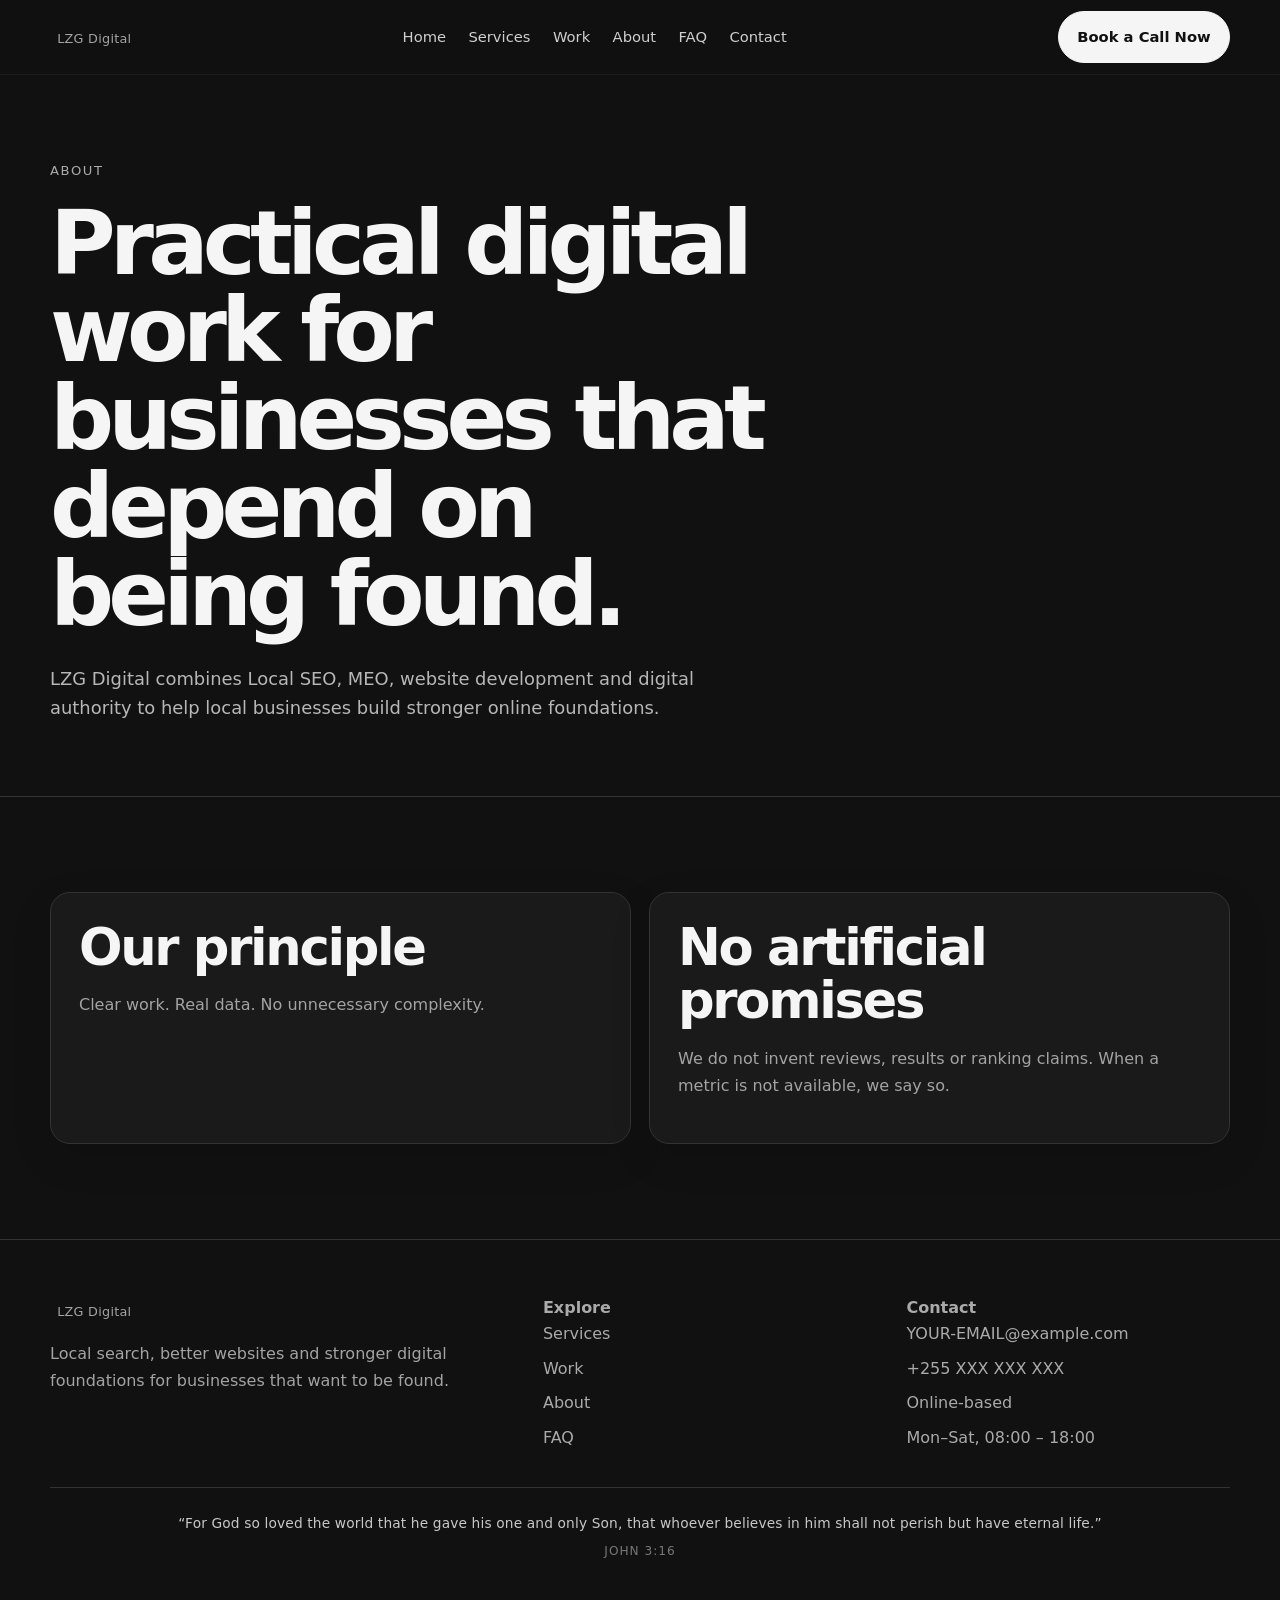
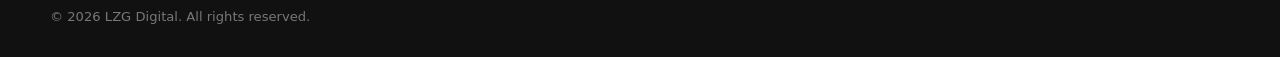
==== about/index.html @ 10f2b660 "Add files via upload" ====
<!doctype html>
<html lang="en">
<head>
<meta name="referrer" content="strict-origin-when-cross-origin">
<meta http-equiv="Permissions-Policy" content="camera=(), microphone=(), geolocation=(), payment=()">
<meta charset="utf-8">
<meta http-equiv="Content-Security-Policy" content="default-src 'self'; base-uri 'self'; object-src 'none'; frame-ancestors 'none'; form-action 'self' mailto:; img-src 'self' data:; font-src 'self'; style-src 'self' 'unsafe-inline'; script-src 'self'; connect-src 'self'; media-src 'self'; upgrade-insecure-requests">
<meta name="viewport" content="width=device-width, initial-scale=1">
<link rel="icon" type="image/svg+xml" href="../assets/favicon.svg">
<title>About LZG Digital</title>
<meta name="description" content="Learn how LZG Digital helps local businesses build stronger digital foundations through Local SEO, MEO, websites and ongoing digital management.">
<meta name="robots" content="index,follow,max-image-preview:large">
<link rel="canonical" href="https://YOUR-USERNAME.github.io/YOUR-REPOSITORY/about/">
<meta property="og:type" content="website">
<meta property="og:title" content="About LZG Digital">
<meta property="og:description" content="Learn how LZG Digital helps local businesses build stronger digital foundations through Local SEO, MEO, websites and ongoing digital management.">
<meta property="og:url" content="https://YOUR-USERNAME.github.io/YOUR-REPOSITORY/about/">
<meta name="twitter:card" content="summary">
<link rel="stylesheet" href="../assets/css/style.css">
</head><header class="site-header"><div class="container nav">
<a class="logo" href="../index.html" aria-label="LZG Digital home"><span data-brand>LZG Digital</span></a>
<nav class="nav-links" aria-label="Primary navigation">
<a href="../index.html">Home</a><a href="../services/">Services</a><a href="../work/">Work</a><a href="../about/">About</a><a href="../faq/">FAQ</a><a href="../contact/">Contact</a>
</nav><a class="btn btn-primary nav-cta" data-cta="primary" href="../contact/">Book a Call Now</a><button class="menu" data-menu aria-label="Open menu" aria-expanded="false">Menu</button>
</div></header><main><section class="page-hero"><div class="container"><div class="kicker">About</div><h1>Practical digital work for businesses that depend on being found.</h1><p class="lead">LZG Digital combines Local SEO, MEO, website development and digital authority to help local businesses build stronger online foundations.</p></div></section><section class="section"><div class="container grid grid-2"><article class="card"><h2>Our principle</h2><p class="muted">Clear work. Real data. No unnecessary complexity.</p></article><article class="card"><h2>No artificial promises</h2><p class="muted">We do not invent reviews, results or ranking claims. When a metric is not available, we say so.</p></article></div></section></main><footer><div class="container footer-grid">
<div><div class="logo"><span data-brand>LZG Digital</span></div><p class="muted">Local search, better websites and stronger digital foundations for businesses that want to be found.</p></div>
<div><strong>Explore</strong><div class="footer-links"><a href="../services/">Services</a><a href="../work/">Work</a><a href="../about/">About</a><a href="../faq/">FAQ</a></div></div>
<div><strong>Contact</strong><div class="footer-links"><a data-email href="mailto:YOUR-EMAIL@example.com">YOUR-EMAIL@example.com</a><a data-phone href="tel:+255000000000">+255 XXX XXX XXX</a><span data-location>Online-based</span><span>Mon–Sat, 08:00 – 18:00</span></div></div>
</div><div class="container scripture">
“For God so loved the world that he gave his one and only Son, that whoever believes in him shall not perish but have eternal life.”
<cite>John 3:16</cite>
</div>
<div class="container fine">© <span data-year></span> <span data-brand>LZG Digital</span>. All rights reserved.</div></footer>
<script src="../assets/js/config.js"></script><script src="../assets/js/main.js"></script>
<script type="application/ld+json">
{"@context":"https://schema.org","@type":"BreadcrumbList","itemListElement":[
{"@type":"ListItem","position":1,"name":"Home","item":"https://YOUR-USERNAME.github.io/YOUR-REPOSITORY/"},
{"@type":"ListItem","position":2,"name":"About","item":"https://YOUR-USERNAME.github.io/YOUR-REPOSITORY/about/"}
]}
</script>
---- assets/css/style.css ----
/* LZG Digital — premium graphite system */
:root{
  --bg:#111111; --surface:#1a1a1a; --card:#202020; --text:#f5f5f5;
  --muted:#a3a3a3; --line:#333333; --white:#ffffff; --max:1180px;
  --radius:20px; --shadow:0 24px 70px rgba(0,0,0,.28);
}
*{box-sizing:border-box}
html{scroll-behavior:smooth}
body{margin:0;background:var(--bg);color:var(--text);font-family:Inter,ui-sans-serif,system-ui,-apple-system,BlinkMacSystemFont,"Segoe UI",sans-serif;line-height:1.65}
body:focus-within{scroll-behavior:smooth}
a{color:inherit;text-decoration:none}
img{max-width:100%;height:auto;display:block}
button,input,textarea{font:inherit}
.container{width:min(calc(100% - 40px),var(--max));margin-inline:auto}
.site-header{position:sticky;top:0;z-index:50;background:rgba(17,17,17,.88);backdrop-filter:blur(14px);border-bottom:1px solid rgba(255,255,255,.06)}
.nav{height:74px;display:flex;align-items:center;justify-content:space-between}
.logo{font-weight:800;letter-spacing:-.05em;font-size:1.15rem}
.logo span{font-weight:500;color:var(--muted);margin-left:.45rem;letter-spacing:.02em;font-size:.8rem}
.nav-links{display:flex;gap:1.4rem;align-items:center}
.nav-links a{color:#cfcfcf;font-size:.92rem}
.nav-links a:hover{color:#fff}
.menu{display:none;background:none;border:0;color:#fff;font-size:1.4rem}
.btn{display:inline-flex;align-items:center;justify-content:center;gap:.5rem;border:1px solid var(--line);border-radius:999px;padding:.78rem 1.15rem;font-weight:650;font-size:.92rem;transition:.2s ease}
.btn-primary{background:#f5f5f5;color:#111;border-color:#f5f5f5}
.btn-primary:hover{background:#fff;transform:translateY(-1px)}
.btn-ghost:hover{border-color:#666}
.hero{padding:100px 0 80px;min-height:78vh;display:grid;grid-template-columns:1.05fr .95fr;gap:60px;align-items:center}
.eyebrow{font-size:.76rem;letter-spacing:.14em;text-transform:uppercase;color:#aaa}
h1{font-size:clamp(3rem,7vw,6.4rem);line-height:.98;letter-spacing:-.065em;margin:18px 0 25px;max-width:760px}
h2{font-size:clamp(2rem,4vw,3.3rem);line-height:1.05;letter-spacing:-.045em;margin:0 0 18px}
h3{line-height:1.2;margin-top:0}
.lead{font-size:1.12rem;color:#b7b7b7;max-width:650px}
.actions{display:flex;flex-wrap:wrap;gap:12px;margin-top:30px}
.hero-visual{min-height:460px;display:grid;place-items:center;position:relative;overflow:hidden;border:1px solid var(--line);border-radius:32px;background:radial-gradient(circle at 50% 40%,#292929 0,#181818 42%,#111 75%)}
.network{position:relative;width:min(82%,440px);aspect-ratio:1}
.network:before{content:"";position:absolute;inset:15%;border:1px solid #666;border-radius:50%;box-shadow:0 0 90px rgba(255,255,255,.06)}
.core{position:absolute;inset:34%;display:grid;place-items:center;border:1px solid #888;border-radius:28px;background:#1d1d1d;box-shadow:var(--shadow);font-weight:750;letter-spacing:.02em}
.node{position:absolute;padding:.55rem .75rem;border:1px solid #4a4a4a;border-radius:999px;background:#181818;color:#ddd;font-size:.75rem;box-shadow:0 10px 30px rgba(0,0,0,.25)}
.node:nth-child(2){top:3%;left:40%}.node:nth-child(3){right:0;top:38%}.node:nth-child(4){bottom:3%;left:36%}.node:nth-child(5){left:0;top:42%}.node:nth-child(6){right:12%;bottom:18%}
.section{padding:95px 0}.section-head{max-width:760px;margin-bottom:42px}.muted{color:var(--muted)}
.grid{display:grid;gap:18px}.grid-3{grid-template-columns:repeat(3,1fr)}.grid-2{grid-template-columns:repeat(2,1fr)}
.card{background:var(--surface);border:1px solid var(--line);border-radius:var(--radius);padding:28px;box-shadow:0 14px 40px rgba(0,0,0,.12)}
.card:hover{border-color:#555}
.number{font-size:.75rem;color:#888;letter-spacing:.12em}
.list{padding:0;margin:20px 0 0;list-style:none}.list li{padding:.55rem 0;border-top:1px solid #303030;color:#c7c7c7}
.process{display:grid;grid-template-columns:repeat(5,1fr);gap:12px}.process .card{min-height:190px}
.score{display:grid;grid-template-columns:1fr 1fr;gap:20px;align-items:center}
.score-box{font-size:4rem;font-weight:800;letter-spacing:-.06em}
.bar{height:7px;background:#333;border-radius:10px;overflow:hidden}.bar span{display:block;height:100%;background:#eee}
.cta-band{padding:60px;border:1px solid var(--line);border-radius:30px;background:#181818;display:flex;justify-content:space-between;align-items:center;gap:30px}
footer{border-top:1px solid var(--line);padding:55px 0 30px;color:#aaa}
.footer-grid{display:grid;grid-template-columns:1.4fr 1fr 1fr;gap:40px}.footer-links{display:grid;gap:8px}
.fine{font-size:.82rem;color:#777;margin-top:45px}
.page-hero{padding:85px 0 55px;border-bottom:1px solid var(--line)}
.kicker{color:#aaa;font-size:.82rem;text-transform:uppercase;letter-spacing:.12em}
.faq details{border-top:1px solid var(--line);padding:20px 0}.faq summary{cursor:pointer;font-weight:650}.faq p{color:#aaa;max-width:800px}
form{display:grid;gap:14px}label{font-size:.85rem;color:#bbb}input,textarea{width:100%;background:#181818;border:1px solid #3a3a3a;color:#fff;border-radius:12px;padding:13px 14px;outline:none}input:focus,textarea:focus{border-color:#888}textarea{min-height:150px;resize:vertical}
@media(max-width:900px){
  .nav-links{display:none;position:absolute;left:20px;right:20px;top:74px;padding:16px;background:#161616;border:1px solid var(--line);border-radius:16px;flex-direction:column;align-items:stretch}
  .nav-links.open{display:flex}.menu{display:block}.nav .nav-cta{display:none}
  .hero{grid-template-columns:1fr;padding-top:65px}.hero-visual{min-height:380px}
  .grid-3,.grid-2,.process,.footer-grid{grid-template-columns:1fr}
  .cta-band{padding:35px;flex-direction:column;align-items:flex-start}.score{grid-template-columns:1fr}
}
@media(max-width:520px){
  .container{width:min(calc(100% - 28px),var(--max))}
  h1{font-size:clamp(2.65rem,15vw,4rem)}
  .section{padding:70px 0}.hero{padding:55px 0 45px}.hero-visual{min-height:330px;border-radius:24px}
  .node{font-size:.65rem;padding:.45rem .6rem}
}
.js [data-reveal]{opacity:0;transform:translateY(14px);transition:opacity .6s ease,transform .6s ease}
.js [data-reveal].is-visible{opacity:1;transform:translateY(0)}
@media(prefers-reduced-motion:reduce){html{scroll-behavior:auto}.btn{transition:none}.hero-visual *{animation:none!important}.js [data-reveal]{opacity:1;transform:none;transition:none}}

.scripture{margin-top:36px;padding-top:24px;border-top:1px solid var(--line);text-align:center;color:#c8c8c8;font-size:.86rem;letter-spacing:.01em}
.scripture cite{display:block;margin-top:6px;color:#777;font-style:normal;font-size:.76rem;letter-spacing:.08em;text-transform:uppercase}
@media(max-width:520px){.scripture{font-size:.8rem}}
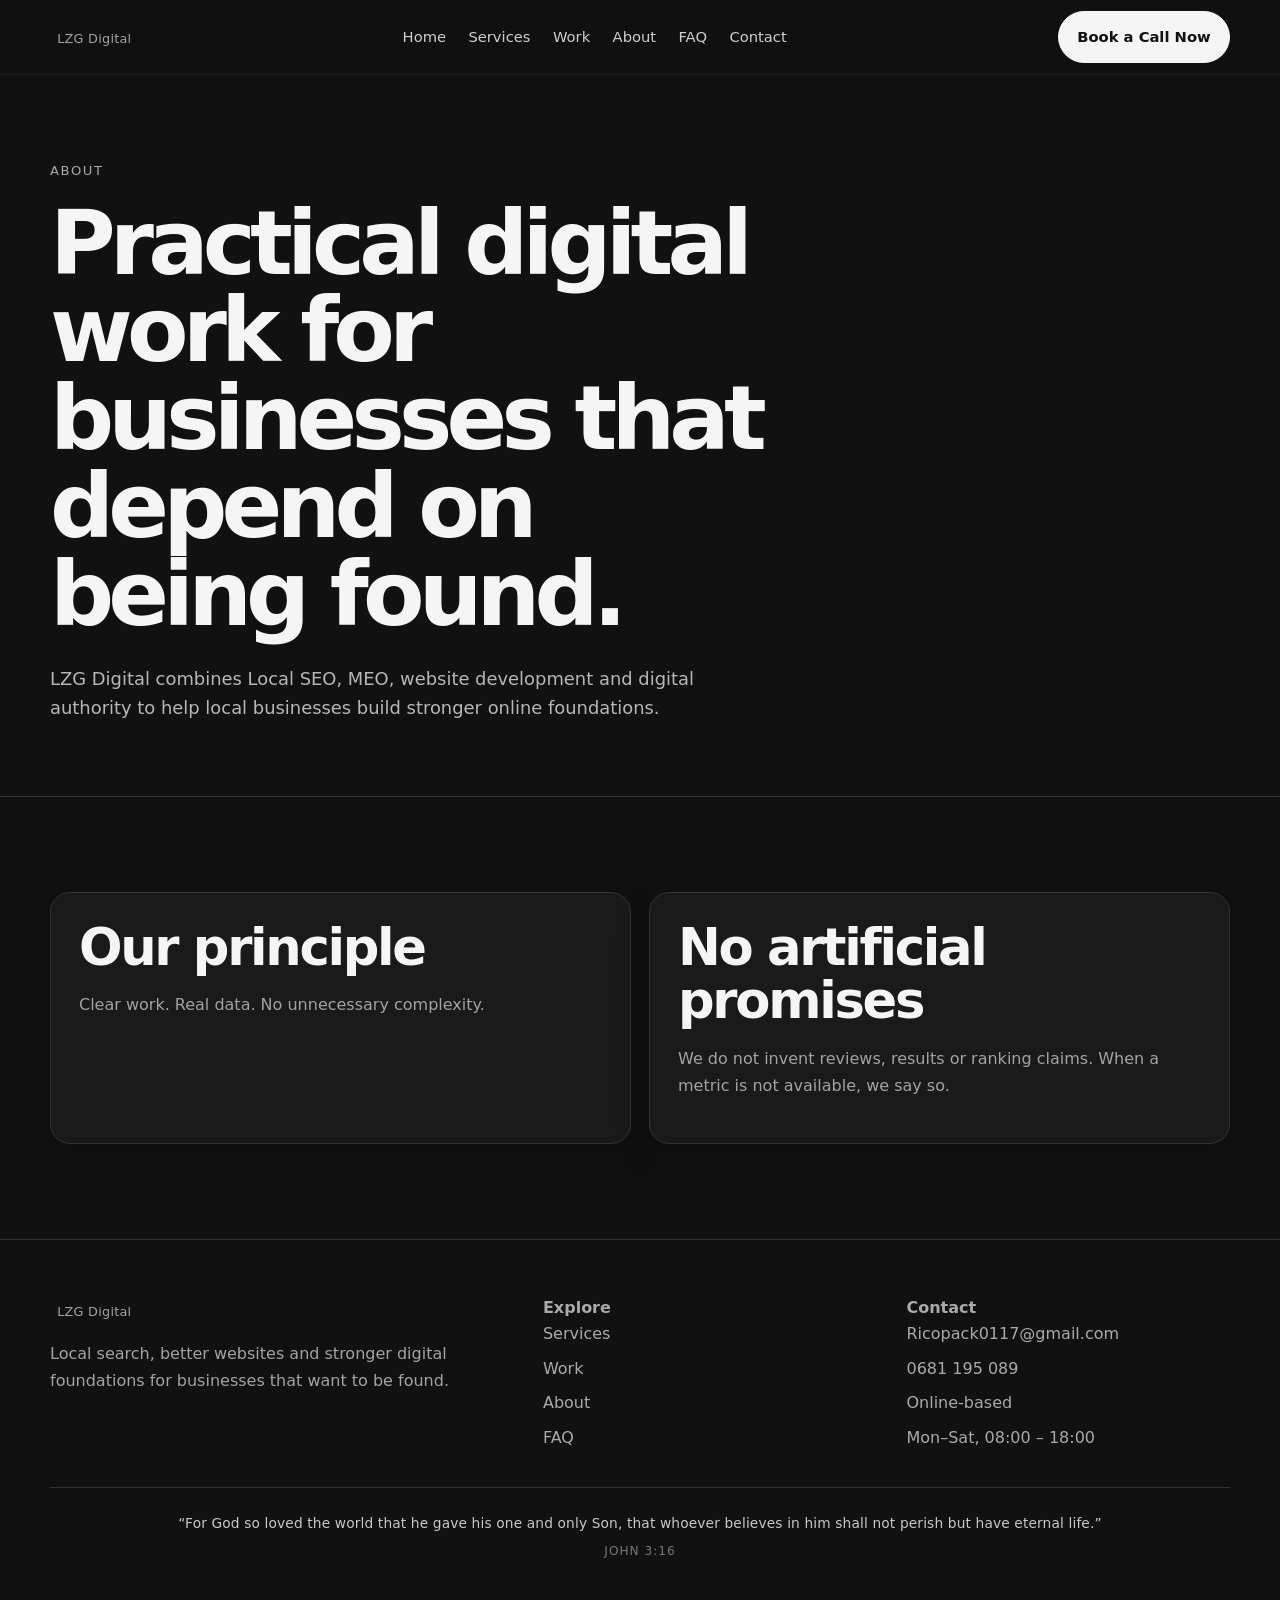
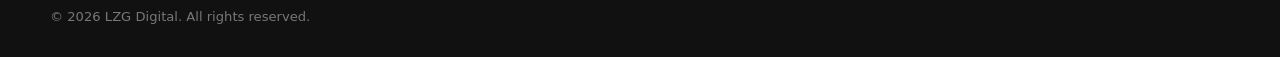
==== commit b54def4d: "Add files via upload" ====
--- a/about/index.html
+++ b/about/index.html
@@ -10,11 +10,11 @@
 <title>About LZG Digital</title>
 <meta name="description" content="Learn how LZG Digital helps local businesses build stronger digital foundations through Local SEO, MEO, websites and ongoing digital management.">
 <meta name="robots" content="index,follow,max-image-preview:large">
-<link rel="canonical" href="https://YOUR-USERNAME.github.io/YOUR-REPOSITORY/about/">
+<link rel="canonical" href="https://lzg-digital.github.io/lzg-digital/about/">
 <meta property="og:type" content="website">
 <meta property="og:title" content="About LZG Digital">
 <meta property="og:description" content="Learn how LZG Digital helps local businesses build stronger digital foundations through Local SEO, MEO, websites and ongoing digital management.">
-<meta property="og:url" content="https://YOUR-USERNAME.github.io/YOUR-REPOSITORY/about/">
+<meta property="og:url" content="https://lzg-digital.github.io/lzg-digital/about/">
 <meta name="twitter:card" content="summary">
 <link rel="stylesheet" href="../assets/css/style.css">
 </head><header class="site-header"><div class="container nav">
@@ -25,7 +25,7 @@
 </div></header><main><section class="page-hero"><div class="container"><div class="kicker">About</div><h1>Practical digital work for businesses that depend on being found.</h1><p class="lead">LZG Digital combines Local SEO, MEO, website development and digital authority to help local businesses build stronger online foundations.</p></div></section><section class="section"><div class="container grid grid-2"><article class="card"><h2>Our principle</h2><p class="muted">Clear work. Real data. No unnecessary complexity.</p></article><article class="card"><h2>No artificial promises</h2><p class="muted">We do not invent reviews, results or ranking claims. When a metric is not available, we say so.</p></article></div></section></main><footer><div class="container footer-grid">
 <div><div class="logo"><span data-brand>LZG Digital</span></div><p class="muted">Local search, better websites and stronger digital foundations for businesses that want to be found.</p></div>
 <div><strong>Explore</strong><div class="footer-links"><a href="../services/">Services</a><a href="../work/">Work</a><a href="../about/">About</a><a href="../faq/">FAQ</a></div></div>
-<div><strong>Contact</strong><div class="footer-links"><a data-email href="mailto:YOUR-EMAIL@example.com">YOUR-EMAIL@example.com</a><a data-phone href="tel:+255000000000">+255 XXX XXX XXX</a><span data-location>Online-based</span><span>Mon–Sat, 08:00 – 18:00</span></div></div>
+<div><strong>Contact</strong><div class="footer-links"><a data-email href="mailto:Ricopack0117@gmail.com">Ricopack0117@gmail.com</a><a data-phone href="tel:+255681195089">0681 195 089</a><span data-location>Online-based</span><span>Mon–Sat, 08:00 – 18:00</span></div></div>
 </div><div class="container scripture">
 “For God so loved the world that he gave his one and only Son, that whoever believes in him shall not perish but have eternal life.”
 <cite>John 3:16</cite>
@@ -34,7 +34,7 @@
 <script src="../assets/js/config.js"></script><script src="../assets/js/main.js"></script>
 <script type="application/ld+json">
 {"@context":"https://schema.org","@type":"BreadcrumbList","itemListElement":[
-{"@type":"ListItem","position":1,"name":"Home","item":"https://YOUR-USERNAME.github.io/YOUR-REPOSITORY/"},
-{"@type":"ListItem","position":2,"name":"About","item":"https://YOUR-USERNAME.github.io/YOUR-REPOSITORY/about/"}
+{"@type":"ListItem","position":1,"name":"Home","item":"https://lzg-digital.github.io/lzg-digital/"},
+{"@type":"ListItem","position":2,"name":"About","item":"https://lzg-digital.github.io/lzg-digital/about/"}
 ]}
 </script>
--- a/assets/css/style.css
+++ b/assets/css/style.css
@@ -75,3 +75,29 @@
 .scripture{margin-top:36px;padding-top:24px;border-top:1px solid var(--line);text-align:center;color:#c8c8c8;font-size:.86rem;letter-spacing:.01em}
 .scripture cite{display:block;margin-top:6px;color:#777;font-style:normal;font-size:.76rem;letter-spacing:.08em;text-transform:uppercase}
 @media(max-width:520px){.scripture{font-size:.8rem}}
+
+/* Premium 3D local-growth hero */
+.hero-3d{min-height:560px;border-radius:34px;background:
+  radial-gradient(circle at 50% 48%,rgba(255,255,255,.10),transparent 24%),
+  radial-gradient(circle at 50% 60%,rgba(255,255,255,.05),transparent 48%),
+  linear-gradient(145deg,#171a1d 0%,#090a0c 58%,#121417 100%);}
+.hero-3d:before,.hero-3d:after{content:"";position:absolute;pointer-events:none;border-radius:50%;}
+.hero-3d:before{width:7px;height:7px;background:#fff;left:14%;top:17%;box-shadow:120px 70px 0 1px rgba(255,255,255,.55),430px 35px 0 0 rgba(255,255,255,.7),520px 210px 0 1px rgba(255,255,255,.35),90px 360px 0 0 rgba(255,255,255,.35),380px 420px 0 0 rgba(255,255,255,.45);filter:drop-shadow(0 0 7px #fff);}
+.hero-3d:after{inset:8%;border:1px solid rgba(255,255,255,.04);box-shadow:inset 0 0 90px rgba(255,255,255,.025);}
+.growth-scene{position:relative;width:100%;height:100%;max-width:720px;z-index:2;filter:drop-shadow(0 28px 45px rgba(0,0,0,.65));animation:sceneFloat 7s ease-in-out infinite;}
+.hero-grid{position:absolute;inset:auto 6% 7%;height:34%;opacity:.16;background:linear-gradient(rgba(255,255,255,.18) 1px,transparent 1px),linear-gradient(90deg,rgba(255,255,255,.18) 1px,transparent 1px);background-size:34px 18px;transform:perspective(280px) rotateX(62deg);mask-image:linear-gradient(to top,black,transparent);}
+.orbit{position:absolute;left:50%;top:57%;border:1px solid rgba(255,255,255,.15);border-radius:50%;transform:translate(-50%,-50%) rotateX(67deg);z-index:1;pointer-events:none;}
+.orbit-a{width:72%;height:38%;}.orbit-b{width:54%;height:29%;opacity:.6;}
+.floating-card{animation:cardFloat 5.5s ease-in-out infinite;transform-box:fill-box;transform-origin:center;}
+.floating-card:nth-of-type(2){animation-delay:-1.2s}.floating-card:nth-of-type(3){animation-delay:-2.2s}.floating-card:nth-of-type(4){animation-delay:-3.4s}
+.connection-lines path{stroke-dasharray:7 8;animation:dashMove 5s linear infinite;}
+.energy-points circle{animation:pulsePoint 2.2s ease-in-out infinite;}
+.store{animation:storeLift 6s ease-in-out infinite;transform-box:fill-box;transform-origin:center;}
+@keyframes sceneFloat{0%,100%{transform:translateY(0) scale(1)}50%{transform:translateY(-7px) scale(1.012)}}
+@keyframes cardFloat{0%,100%{transform:translateY(0)}50%{transform:translateY(-6px)}}
+@keyframes storeLift{0%,100%{transform:translateY(0)}50%{transform:translateY(-4px)}}
+@keyframes dashMove{to{stroke-dashoffset:-60}}
+@keyframes pulsePoint{0%,100%{opacity:.45;r:3px}50%{opacity:1;r:5px}}
+@media(max-width:900px){.hero-3d{min-height:500px}.growth-scene{max-width:650px}}
+@media(max-width:520px){.hero-3d{min-height:390px;border-radius:26px}.growth-scene{width:112%;margin-left:-6%}.hero-grid{inset:auto 4% 5%;height:28%}.orbit-a{width:86%;}.orbit-b{width:67%;}}
+@media(prefers-reduced-motion:reduce){.growth-scene,.floating-card,.store,.connection-lines path,.energy-points circle{animation:none!important}}
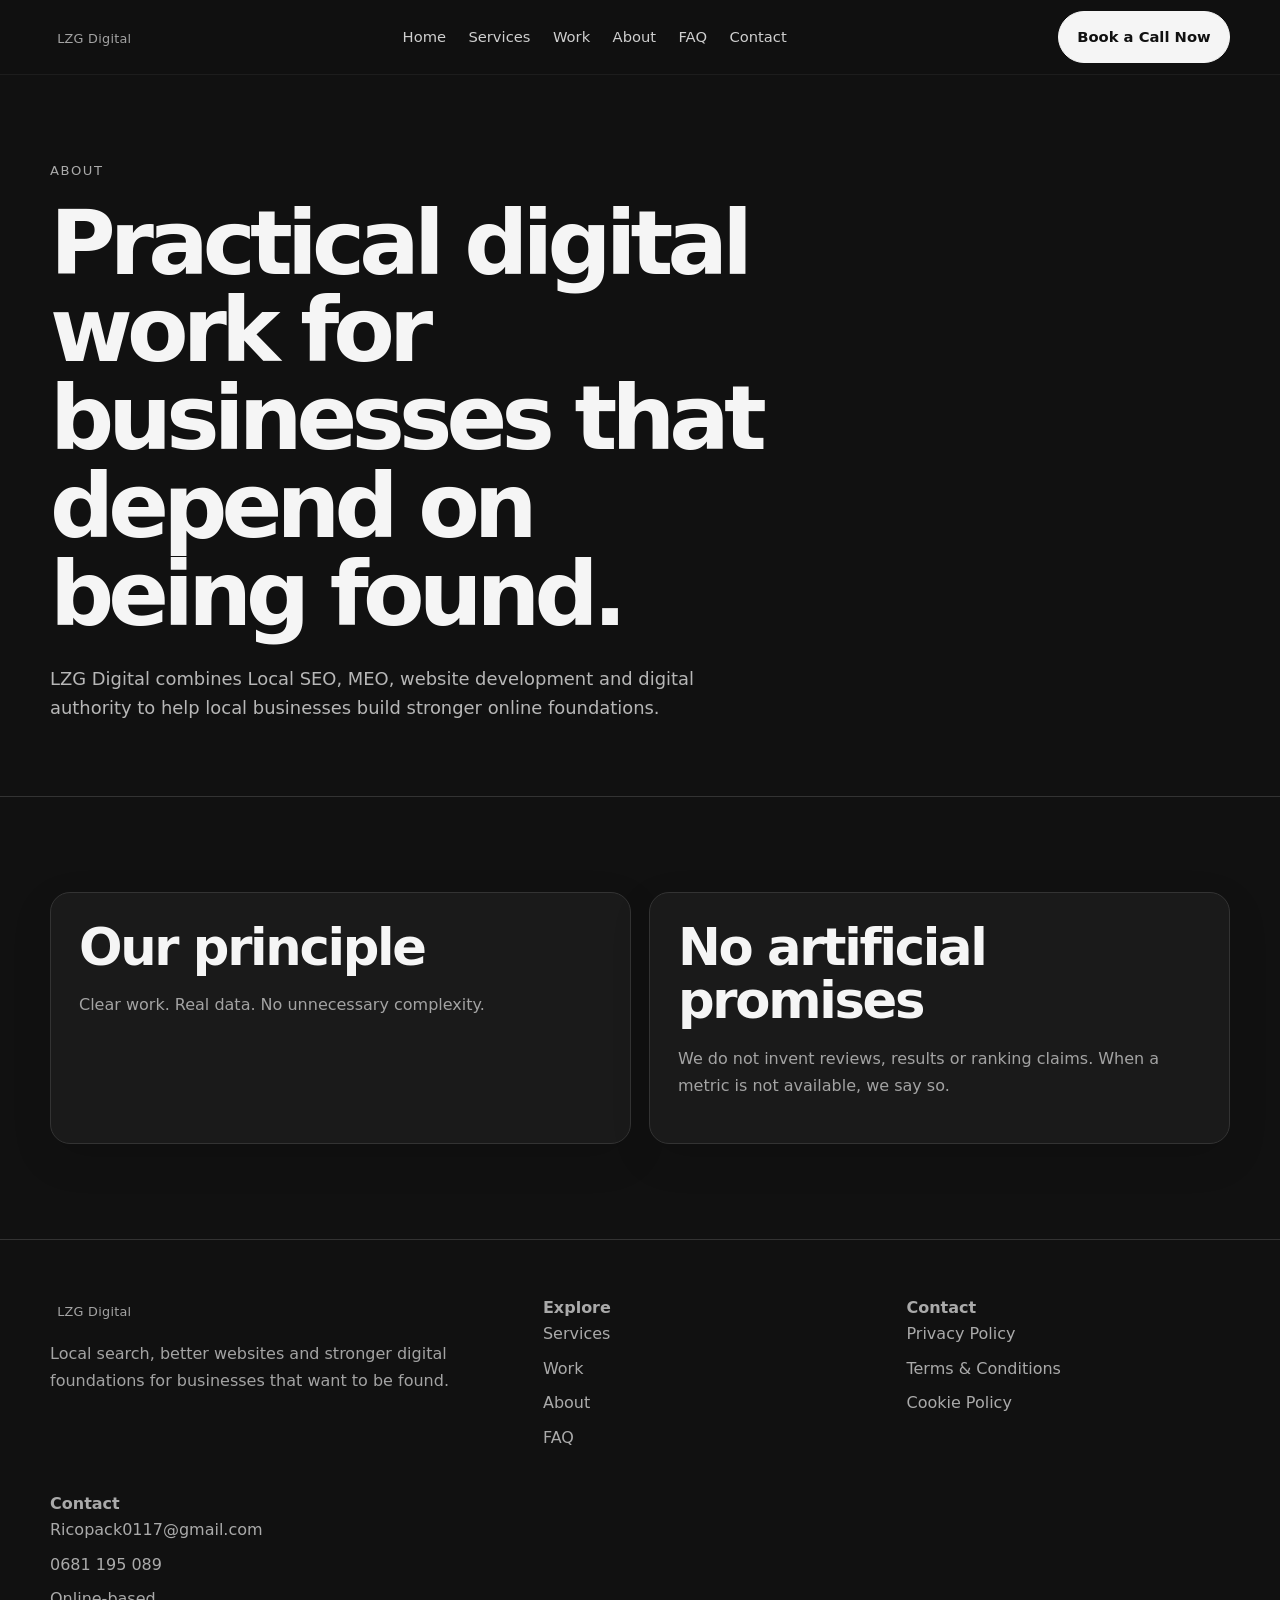
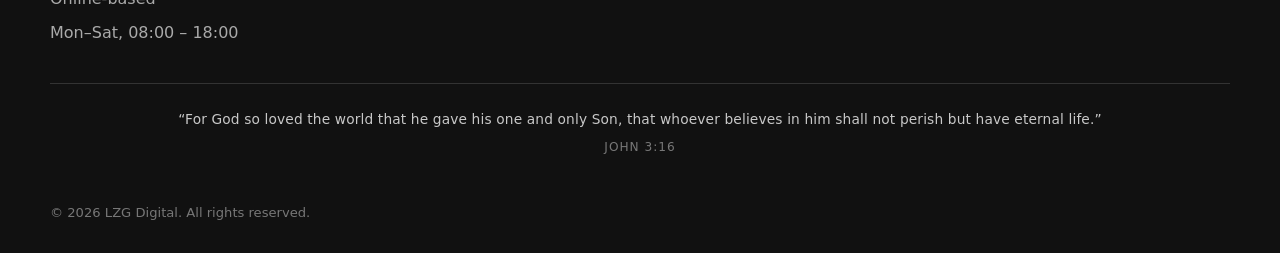
==== commit 8a297f62: "Add files via upload" ====
--- a/about/index.html
+++ b/about/index.html
@@ -25,7 +25,7 @@
 </div></header><main><section class="page-hero"><div class="container"><div class="kicker">About</div><h1>Practical digital work for businesses that depend on being found.</h1><p class="lead">LZG Digital combines Local SEO, MEO, website development and digital authority to help local businesses build stronger online foundations.</p></div></section><section class="section"><div class="container grid grid-2"><article class="card"><h2>Our principle</h2><p class="muted">Clear work. Real data. No unnecessary complexity.</p></article><article class="card"><h2>No artificial promises</h2><p class="muted">We do not invent reviews, results or ranking claims. When a metric is not available, we say so.</p></article></div></section></main><footer><div class="container footer-grid">
 <div><div class="logo"><span data-brand>LZG Digital</span></div><p class="muted">Local search, better websites and stronger digital foundations for businesses that want to be found.</p></div>
 <div><strong>Explore</strong><div class="footer-links"><a href="../services/">Services</a><a href="../work/">Work</a><a href="../about/">About</a><a href="../faq/">FAQ</a></div></div>
-<div><strong>Contact</strong><div class="footer-links"><a data-email href="mailto:Ricopack0117@gmail.com">Ricopack0117@gmail.com</a><a data-phone href="tel:+255681195089">0681 195 089</a><span data-location>Online-based</span><span>Mon–Sat, 08:00 – 18:00</span></div></div>
+<div><strong>Contact</strong><div class="footer-links"><a href="/lzg-digital/legal/privacy-policy/">Privacy Policy</a><a href="/lzg-digital/legal/terms/">Terms &amp; Conditions</a><a href="/lzg-digital/legal/cookie-policy/">Cookie Policy</a></div></div><div><strong>Contact</strong><div class="footer-links"><a data-email href="mailto:Ricopack0117@gmail.com">Ricopack0117@gmail.com</a><a data-phone href="tel:+255681195089">0681 195 089</a><span data-location>Online-based</span><span>Mon–Sat, 08:00 – 18:00</span></div></div>
 </div><div class="container scripture">
 “For God so loved the world that he gave his one and only Son, that whoever believes in him shall not perish but have eternal life.”
 <cite>John 3:16</cite>
--- a/assets/css/style.css
+++ b/assets/css/style.css
@@ -101,3 +101,5 @@
 @media(max-width:900px){.hero-3d{min-height:500px}.growth-scene{max-width:650px}}
 @media(max-width:520px){.hero-3d{min-height:390px;border-radius:26px}.growth-scene{width:112%;margin-left:-6%}.hero-grid{inset:auto 4% 5%;height:28%}.orbit-a{width:86%;}.orbit-b{width:67%;}}
 @media(prefers-reduced-motion:reduce){.growth-scene,.floating-card,.store,.connection-lines path,.energy-points circle{animation:none!important}}
+
+.legal-page{padding:72px 0 96px}.legal-page h1{font-size:clamp(2.2rem,5vw,4rem);line-height:1.05;letter-spacing:-.045em;margin:0 0 16px}.legal-page .lead{color:var(--muted);max-width:760px;font-size:1.08rem}.legal-card{margin-top:34px;background:var(--surface);border:1px solid var(--line);border-radius:var(--radius);padding:28px}.legal-card h2{margin-top:30px}.legal-card h2:first-child{margin-top:0}.legal-card p,.legal-card li{color:#d2d2d2}.legal-card ul{padding-left:22px}.legal-meta{font-size:.9rem;color:var(--muted)}
